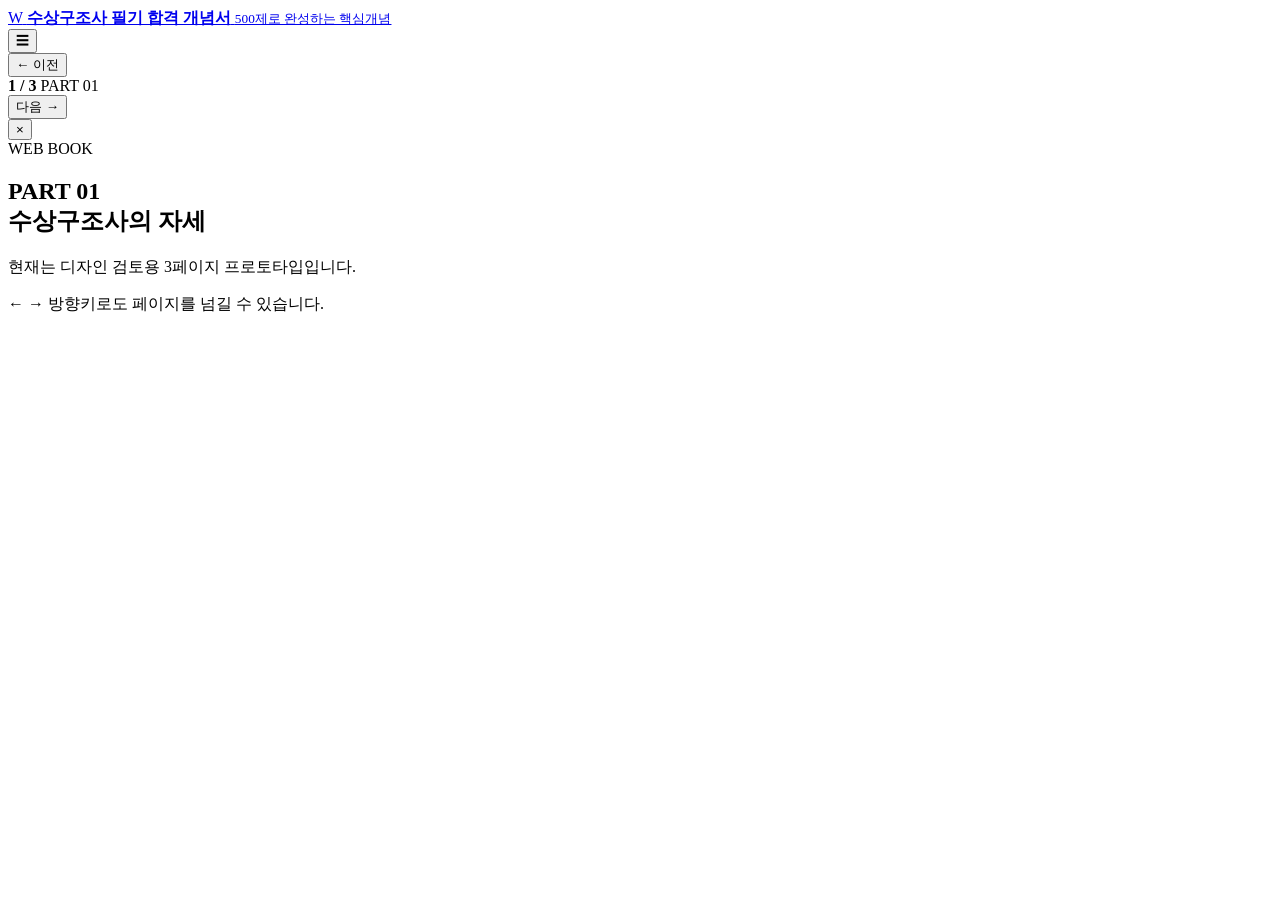
==== book/index.html @ 11f397e0 "Add web book prototype shell" ====
<!doctype html>
<html lang="ko">
<head>
  <meta charset="utf-8" />
  <meta name="viewport" content="width=device-width,initial-scale=1,viewport-fit=cover" />
  <meta name="theme-color" content="#0b3b64" />
  <title>수상구조사 필기 합격 개념서 · Web Book</title>
  <meta name="description" content="수상구조사 필기시험 문제은행을 개념 중심으로 재구성한 학습용 웹북" />
  <link rel="preconnect" href="https://fonts.googleapis.com">
  <link rel="preconnect" href="https://fonts.gstatic.com" crossorigin>
  <link href="https://fonts.googleapis.com/css2?family=Noto+Sans+KR:wght@400;500;600;700;800;900&display=swap" rel="stylesheet">
  <link rel="stylesheet" href="./css/book.css" />
</head>
<body>
  <div class="app-shell">
    <header class="topbar">
      <a class="brand" href="../" aria-label="모의고사로 돌아가기">
        <span class="brand-mark" aria-hidden="true">W</span>
        <span class="brand-copy">
          <strong>수상구조사 필기 합격 개념서</strong>
          <small>500제로 완성하는 핵심개념</small>
        </span>
      </a>
      <div class="top-actions">
        <button id="tocBtn" class="icon-btn" type="button" aria-label="목차 열기">☰</button>
      </div>
    </header>

    <main class="reader" aria-live="polite">
      <div class="progress-track" aria-hidden="true"><div id="progressBar" class="progress-bar"></div></div>
      <section id="bookPage" class="book-page" aria-label="전자책 페이지"></section>

      <nav class="page-nav" aria-label="페이지 이동">
        <button id="prevBtn" class="nav-btn prev" type="button">← <span>이전</span></button>
        <div class="page-status">
          <strong id="pageNumber">1 / 3</strong>
          <span id="pagePart">PART 01</span>
        </div>
        <button id="nextBtn" class="nav-btn next" type="button"><span>다음</span> →</button>
      </nav>
    </main>
  </div>

  <aside id="tocPanel" class="toc-panel" aria-hidden="true">
    <button id="tocCloseBtn" class="toc-close" type="button" aria-label="목차 닫기">×</button>
    <div class="toc-head">
      <span>WEB BOOK</span>
      <h2>PART 01<br>수상구조사의 자세</h2>
      <p>현재는 디자인 검토용 3페이지 프로토타입입니다.</p>
    </div>
    <ol id="tocList" class="toc-list"></ol>
    <p class="toc-note">← → 방향키로도 페이지를 넘길 수 있습니다.</p>
  </aside>
  <div id="scrim" class="scrim" hidden></div>

  <script src="./data/pages.js"></script>
  <script src="./js/book.js"></script>
</body>
</html>
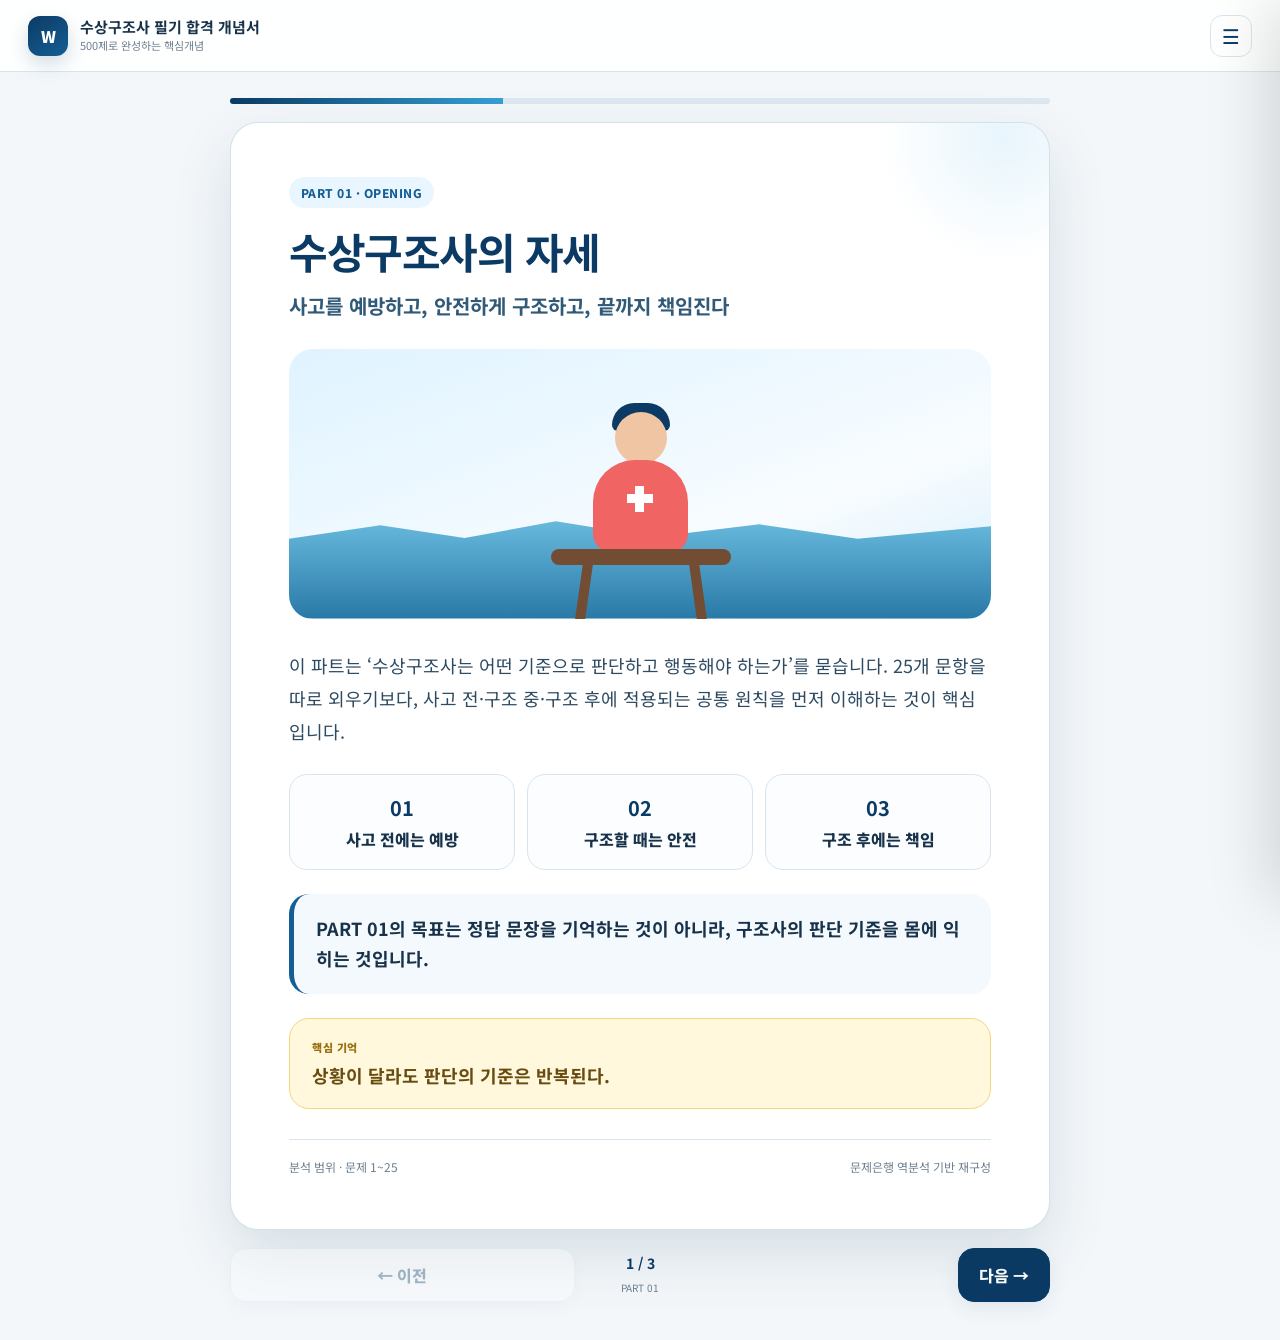
==== commit 3f33e0d8: "Load reverse-analysis page styles" ====
--- a/book/index.html
+++ b/book/index.html
@@ -10,6 +10,7 @@
   <link rel="preconnect" href="https://fonts.gstatic.com" crossorigin>
   <link href="https://fonts.googleapis.com/css2?family=Noto+Sans+KR:wght@400;500;600;700;800;900&display=swap" rel="stylesheet">
   <link rel="stylesheet" href="./css/book.css" />
+  <link rel="stylesheet" href="./css/framework.css" />
 </head>
 <body>
   <div class="app-shell">
@@ -46,7 +47,7 @@
     <div class="toc-head">
       <span>WEB BOOK</span>
       <h2>PART 01<br>수상구조사의 자세</h2>
-      <p>현재는 디자인 검토용 3페이지 프로토타입입니다.</p>
+      <p>문제은행을 문항 순서가 아니라 반복 개념과 판단 기준으로 역분석한 프로토타입입니다.</p>
     </div>
     <ol id="tocList" class="toc-list"></ol>
     <p class="toc-note">← → 방향키로도 페이지를 넘길 수 있습니다.</p>
--- a/book/css/book.css
+++ b/book/css/book.css
@@ -0,0 +1,37 @@
+:root{
+  --navy:#0b3b64;
+  --blue:#155e95;
+  --sky:#eaf6ff;
+  --sky-2:#d9efff;
+  --ink:#17324a;
+  --muted:#6d8090;
+  --line:#d9e5ee;
+  --paper:#ffffff;
+  --bg:#f3f7fa;
+  --ok:#16845b;
+  --danger:#c94c4c;
+  --warn:#d59a1a;
+  --shadow:0 24px 60px rgba(10,47,78,.12);
+}
+*{box-sizing:border-box}
+html,body{margin:0;min-height:100%;font-family:"Noto Sans KR",system-ui,sans-serif;background:var(--bg);color:var(--ink)}
+button,a{font:inherit}
+button{cursor:pointer}
+.app-shell{min-height:100vh}
+.topbar{height:72px;display:flex;align-items:center;justify-content:space-between;padding:0 28px;background:rgba(255,255,255,.92);border-bottom:1px solid var(--line);position:sticky;top:0;z-index:20;backdrop-filter:blur(12px)}
+.brand{display:flex;align-items:center;gap:12px;text-decoration:none;color:inherit}
+.brand-mark{width:40px;height:40px;border-radius:12px;display:grid;place-items:center;background:linear-gradient(145deg,var(--navy),var(--blue));color:#fff;font-weight:900;box-shadow:0 8px 20px rgba(11,59,100,.18)}
+.brand-copy{display:flex;flex-direction:column;line-height:1.2}.brand-copy strong{font-size:15px}.brand-copy small{font-size:11px;color:var(--muted);margin-top:3px}.icon-btn,.toc-close{border:1px solid var(--line);background:#fff;color:var(--navy);border-radius:12px;width:42px;height:42px;font-size:20px}
+.reader{width:min(1100px,100%);margin:0 auto;padding:26px 18px 38px}.progress-track{height:6px;background:#dce7ef;border-radius:999px;overflow:hidden;margin:0 auto 18px;max-width:820px}.progress-bar{height:100%;width:0;background:linear-gradient(90deg,var(--navy),#35a1d6);transition:width .28s ease}
+.book-page{width:min(820px,100%);min-height:740px;margin:0 auto;background:var(--paper);border:1px solid rgba(210,224,234,.95);border-radius:28px;box-shadow:var(--shadow);padding:54px 58px;position:relative;overflow:hidden}
+.book-page::after{content:"";position:absolute;right:-80px;top:-110px;width:250px;height:250px;border-radius:50%;background:radial-gradient(circle,rgba(108,192,236,.16),rgba(108,192,236,0) 70%);pointer-events:none}
+.eyebrow{display:inline-flex;align-items:center;gap:8px;padding:7px 12px;border-radius:999px;background:var(--sky);color:var(--blue);font-size:12px;font-weight:800;letter-spacing:.04em}.page-title{font-size:42px;line-height:1.18;letter-spacing:-.035em;margin:18px 0 14px;color:var(--navy)}.subtitle{font-size:20px;font-weight:700;line-height:1.55;color:#315a78;margin:0 0 28px}.lead{font-size:18px;line-height:1.85;color:#2e4b62}.lead strong{color:var(--navy)}
+.hero-visual{margin:28px 0 30px;border-radius:24px;min-height:270px;background:linear-gradient(160deg,#dff3ff 0%,#f8fcff 66%,#d6edfa 100%);position:relative;display:grid;place-items:center;overflow:hidden}.hero-visual .sea{position:absolute;left:0;right:0;bottom:0;height:36%;background:linear-gradient(#68b9dd,#2979a7);clip-path:polygon(0 18%,13% 4%,25% 17%,38% 0,52% 16%,67% 3%,81% 18%,100% 5%,100% 100%,0 100%)}.lifeguard{width:170px;height:180px;position:relative;z-index:2}.lifeguard .head{width:52px;height:52px;border-radius:50%;background:#efc5a3;position:absolute;left:60px;top:18px}.lifeguard .cap{position:absolute;width:58px;height:28px;border-radius:30px 30px 8px 8px;background:var(--navy);left:57px;top:9px}.lifeguard .body{position:absolute;width:95px;height:92px;border-radius:42px 42px 18px 18px;background:#f16464;left:38px;top:66px}.lifeguard .cross{position:absolute;width:26px;height:9px;background:#fff;left:72px;top:100px}.lifeguard .cross::after{content:"";position:absolute;width:9px;height:26px;background:#fff;left:8px;top:-8px}.lifeguard .tower{position:absolute;width:180px;height:16px;background:#734c34;left:-4px;top:155px;border-radius:8px}.lifeguard .tower::before,.lifeguard .tower::after{content:"";position:absolute;width:10px;height:90px;background:#734c34;top:12px}.lifeguard .tower::before{left:26px;transform:rotate(8deg)}.lifeguard .tower::after{right:26px;transform:rotate(-8deg)}
+.triad{display:grid;grid-template-columns:repeat(3,1fr);gap:12px;margin-top:26px}.triad div{padding:18px 14px;border:1px solid var(--line);border-radius:18px;text-align:center;font-weight:800;background:#fbfdff}.triad b{display:block;font-size:20px;color:var(--navy);margin-bottom:5px}.quote-box,.memory-box{border-radius:20px;padding:20px 22px;margin-top:24px}.quote-box{background:#f4f9fd;border-left:5px solid var(--blue);font-size:18px;line-height:1.65;font-weight:700}.memory-box{background:#fff8dc;border:1px solid #f1d77e}.memory-box small{display:block;font-size:11px;font-weight:900;color:#9b7010;letter-spacing:.05em;margin-bottom:7px}.memory-box strong{font-size:18px;color:#684b0f}
+.footer-meta{display:flex;justify-content:space-between;gap:12px;margin-top:30px;padding-top:18px;border-top:1px solid var(--line);font-size:12px;color:var(--muted)}
+.core-grid{display:grid;grid-template-columns:1fr 1fr;gap:14px;margin-top:26px}.core-card{border-radius:19px;border:1px solid var(--line);padding:18px;background:#fbfdff;min-height:112px}.core-card .num{font-size:11px;font-weight:900;color:var(--blue);letter-spacing:.08em}.core-card h3{margin:8px 0 6px;font-size:17px;color:var(--navy)}.core-card p{margin:0;font-size:13px;line-height:1.6;color:#536b7e}.core-icon{font-size:23px;float:right}
+.priority{display:grid;grid-template-columns:1fr;gap:8px;margin:26px auto;max-width:560px}.priority .layer{margin:auto;text-align:center;padding:14px 16px;border-radius:14px;font-weight:900;color:#fff}.priority .l1{width:48%;background:#0b3b64}.priority .l2{width:62%;background:#216b9b}.priority .l3{width:78%;background:#57a4c9}.priority .l4{width:94%;background:#9bc9df;color:#17324a}.duty-compare{display:grid;grid-template-columns:1fr 1fr;gap:14px}.duty-box{padding:18px;border-radius:18px}.duty-box.primary{background:#edf8ff;border:1px solid #b7dcf2}.duty-box.secondary{background:#f7f8fa;border:1px solid #dfe5ea}.duty-box h3{font-size:16px;margin:0 0 10px}.duty-box ul{margin:0;padding-left:20px;font-size:13px;line-height:1.75}.trap-box{margin-top:18px;border-radius:17px;padding:15px 18px;background:#fff3f3;border:1px solid #f1c8c8}.trap-box strong{display:block;color:var(--danger);font-size:12px;margin-bottom:8px}.trap-row{display:flex;justify-content:space-between;gap:14px;padding:5px 0;font-size:13px}.trap-row b.ok{color:var(--ok)}.trap-row b.no{color:var(--danger)}
+.page-nav{display:grid;grid-template-columns:1fr auto 1fr;align-items:center;gap:18px;max-width:820px;margin:18px auto 0}.nav-btn{border:none;border-radius:16px;padding:14px 20px;font-weight:800;background:#fff;color:var(--navy);box-shadow:0 7px 20px rgba(18,57,87,.08);border:1px solid var(--line)}.nav-btn.next{justify-self:end;background:var(--navy);color:#fff;border-color:var(--navy)}.nav-btn:disabled{opacity:.35;cursor:not-allowed}.page-status{text-align:center;min-width:95px}.page-status strong{display:block;font-size:14px;color:var(--navy)}.page-status span{font-size:10px;color:var(--muted)}
+.toc-panel{position:fixed;z-index:50;right:0;top:0;width:min(390px,88vw);height:100vh;background:#fff;padding:30px;box-shadow:-20px 0 60px rgba(0,0,0,.14);transform:translateX(102%);transition:transform .26s ease;overflow:auto}.toc-panel.open{transform:translateX(0)}.toc-close{position:absolute;right:22px;top:20px}.toc-head span{font-size:11px;font-weight:900;color:var(--blue)}.toc-head h2{font-size:28px;color:var(--navy);line-height:1.25;margin:10px 0}.toc-head p,.toc-note{font-size:13px;line-height:1.7;color:var(--muted)}.toc-list{padding:0;margin:28px 0;list-style:none;counter-reset:item}.toc-list li{margin-bottom:10px}.toc-list button{width:100%;text-align:left;border:1px solid var(--line);background:#fbfdff;border-radius:14px;padding:13px 15px;color:var(--ink)}.toc-list button.active{background:var(--sky);border-color:#a9d8f2;color:var(--navy);font-weight:800}.scrim{position:fixed;inset:0;background:rgba(4,24,39,.38);z-index:40}
+@media(max-width:700px){.topbar{height:64px;padding:0 14px}.brand-copy strong{font-size:13px}.brand-copy small{display:none}.reader{padding:15px 10px 26px}.book-page{min-height:calc(100vh - 172px);border-radius:20px;padding:30px 22px}.page-title{font-size:32px}.subtitle{font-size:17px}.lead{font-size:16px;line-height:1.75}.hero-visual{min-height:210px}.core-grid,.duty-compare{grid-template-columns:1fr}.core-card{min-height:auto}.triad{grid-template-columns:1fr}.priority .l1{width:64%}.priority .l2{width:76%}.priority .l3{width:88%}.priority .l4{width:100%}.page-nav{gap:8px}.nav-btn{padding:12px 14px}.nav-btn span{display:none}.footer-meta{flex-direction:column}.page-status{min-width:82px}}
+@media print{body{background:white}.topbar,.page-nav,.progress-track,.toc-panel,.scrim{display:none!important}.reader{padding:0}.book-page{box-shadow:none;border:none;border-radius:0;width:100%;min-height:auto;padding:20mm;page-break-after:always}}
--- a/book/css/framework.css
+++ b/book/css/framework.css
@@ -0,0 +1 @@
+.stage-flow{display:grid;grid-template-columns:1fr;gap:12px;margin:28px 0}.stage-card{position:relative;display:grid;grid-template-columns:58px 1fr;gap:16px;align-items:start;padding:18px 20px;border:1px solid var(--line);border-radius:18px;background:#fbfdff}.stage-card h3{margin:0 0 6px;font-size:18px;color:var(--navy)}.stage-card p{margin:0;font-size:14px;line-height:1.65;color:#49657a}.stage-card small{display:block;margin-top:8px;font-size:11px;color:var(--muted);font-weight:700}.stage-num{width:48px;height:48px;border-radius:14px;display:grid;place-items:center;background:var(--navy);color:#fff;font-size:14px;font-weight:900}.stage-arrow{position:absolute;left:31px;bottom:-18px;z-index:2;width:28px;height:28px;border-radius:50%;display:grid;place-items:center;background:#fff;border:1px solid var(--line);color:var(--blue);font-weight:900;transform:rotate(90deg)}.rule-panel{margin-top:22px;padding:20px;border-radius:20px;background:#f3f8fc;border:1px solid #d6e6f1}.rule-panel>strong{display:block;margin-bottom:14px;font-size:15px;color:var(--navy)}.rule-grid{display:grid;grid-template-columns:1fr 1fr;gap:10px}.rule-grid>div{display:flex;gap:10px;align-items:flex-start;padding:12px;border-radius:14px;background:#fff;border:1px solid #e1eaf1;font-size:13px;line-height:1.55}.rule-grid b{flex:0 0 24px;width:24px;height:24px;border-radius:50%;display:grid;place-items:center;background:#dff0fa;color:var(--navy);font-size:11px}.framework .page-title{max-width:650px}.framework .lead{margin-bottom:10px}@media(max-width:700px){.stage-card{grid-template-columns:46px 1fr;padding:15px}.stage-num{width:40px;height:40px}.stage-arrow{left:23px}.rule-grid{grid-template-columns:1fr}.framework .subtitle{font-size:15px}}
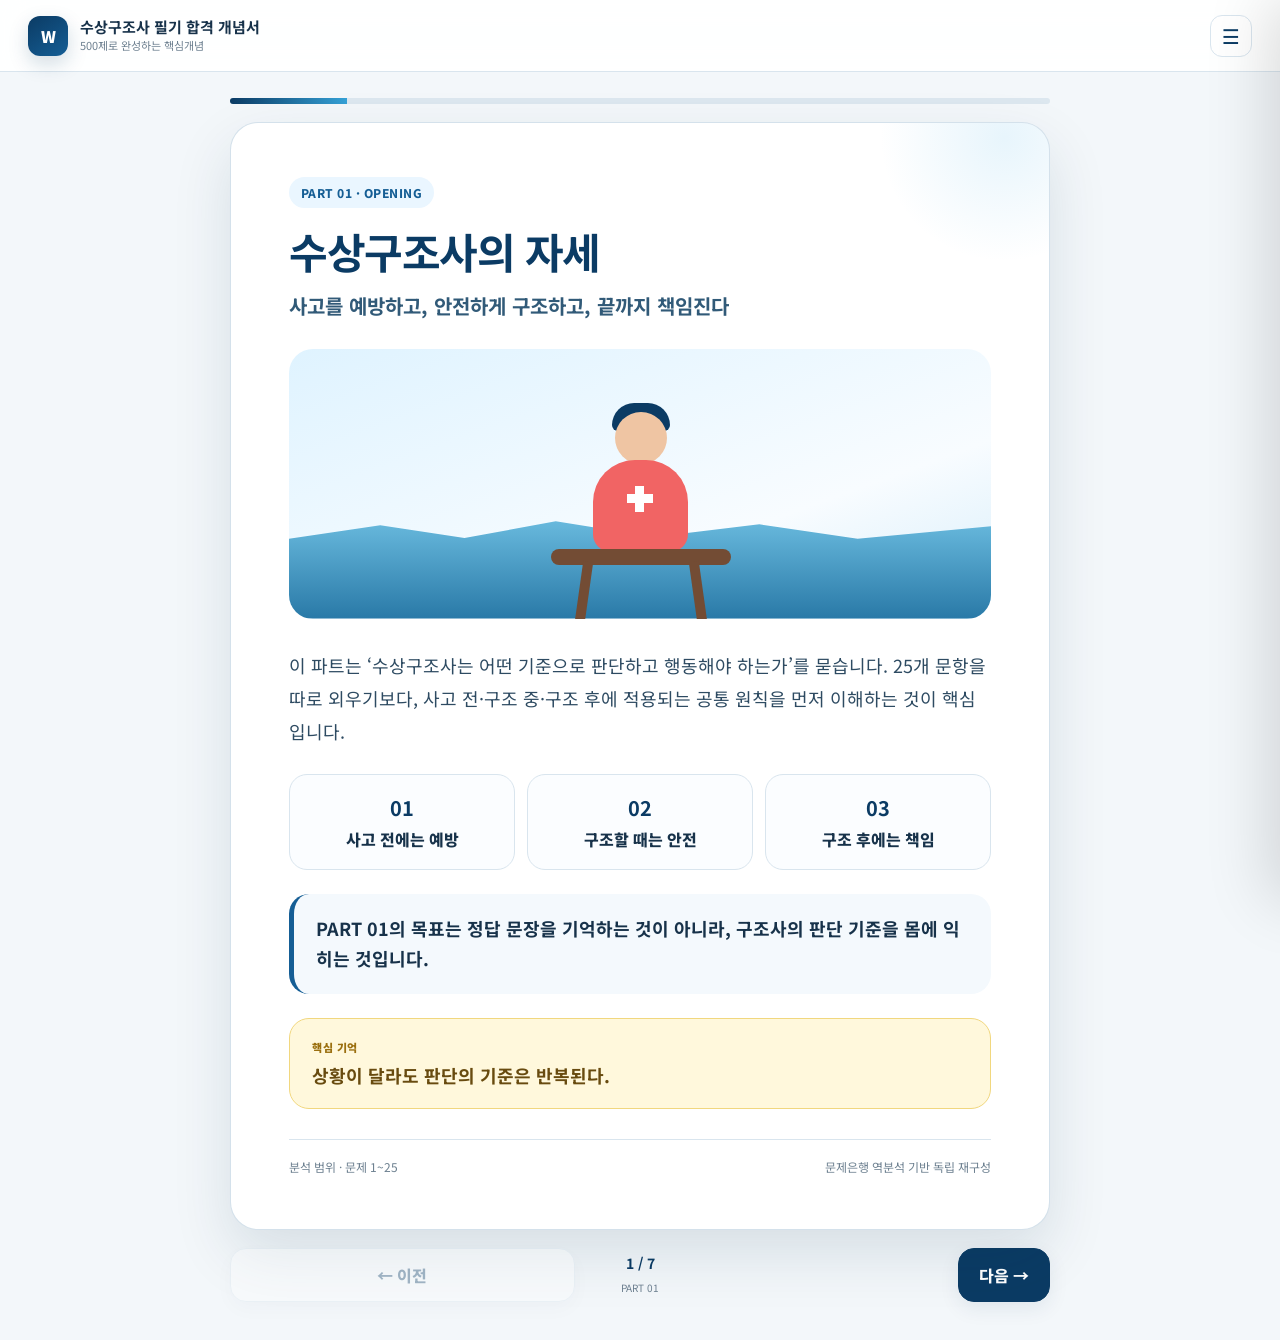
==== commit d5a75378: "Load web book module styles" ====
--- a/book/index.html
+++ b/book/index.html
@@ -11,6 +11,7 @@
   <link href="https://fonts.googleapis.com/css2?family=Noto+Sans+KR:wght@400;500;600;700;800;900&display=swap" rel="stylesheet">
   <link rel="stylesheet" href="./css/book.css" />
   <link rel="stylesheet" href="./css/framework.css" />
+  <link rel="stylesheet" href="./css/modules.css" />
 </head>
 <body>
   <div class="app-shell">
@@ -34,7 +35,7 @@
       <nav class="page-nav" aria-label="페이지 이동">
         <button id="prevBtn" class="nav-btn prev" type="button">← <span>이전</span></button>
         <div class="page-status">
-          <strong id="pageNumber">1 / 3</strong>
+          <strong id="pageNumber">1 / 7</strong>
           <span id="pagePart">PART 01</span>
         </div>
         <button id="nextBtn" class="nav-btn next" type="button"><span>다음</span> →</button>
@@ -47,7 +48,7 @@
     <div class="toc-head">
       <span>WEB BOOK</span>
       <h2>PART 01<br>수상구조사의 자세</h2>
-      <p>문제은행을 문항 순서가 아니라 반복 개념과 판단 기준으로 역분석한 프로토타입입니다.</p>
+      <p>문제은행을 문항 순서가 아니라 반복 개념과 판단 기준으로 역분석해 재구성합니다.</p>
     </div>
     <ol id="tocList" class="toc-list"></ol>
     <p class="toc-note">← → 방향키로도 페이지를 넘길 수 있습니다.</p>
--- a/book/css/modules.css
+++ b/book/css/modules.css
@@ -0,0 +1,6 @@
+.section-kicker{margin:28px 0 12px;font-size:12px;font-weight:900;letter-spacing:.08em;color:var(--blue);text-transform:uppercase}
+.concept-layers{display:grid;gap:12px;margin:10px 0 22px}.concept-layer{display:grid;grid-template-columns:92px 1fr;gap:18px;align-items:center;border:1px solid var(--line);border-radius:18px;padding:18px 20px;background:#fbfdff}.concept-layer .layer-code{font-size:11px;font-weight:900;letter-spacing:.08em;color:#fff;background:var(--navy);border-radius:999px;padding:8px 10px;text-align:center}.concept-layer h3{margin:0 0 6px;font-size:18px;color:var(--navy)}.concept-layer p{margin:0;font-size:14px;line-height:1.7;color:#536b7e}.concept-layer.layer-2 .layer-code{background:#2f7da8}.concept-layer.layer-3 .layer-code{background:#77a9c5;color:#17324a}
+.analysis-box{margin-top:18px;padding:20px 22px;border-radius:18px;background:#eef6fb;border:1px solid #c9e1ef}.analysis-box small{display:block;font-size:11px;font-weight:900;letter-spacing:.06em;color:var(--blue);margin-bottom:7px}.analysis-box strong{font-size:16px;line-height:1.65;color:#244b67}.source-note{margin-top:14px;padding:17px 20px;border-radius:16px;background:#f8fafc;border:1px dashed #cbd8e1}.source-note b{font-size:12px;color:var(--navy)}.source-note p{margin:7px 0 0;font-size:13px;line-height:1.7;color:#607487}
+.decision-axis{display:grid;gap:10px;margin:26px 0}.decision-axis article{display:grid;grid-template-columns:48px 1fr;gap:16px;align-items:center;border-radius:18px;padding:17px 19px;background:#f8fbfd;border:1px solid var(--line)}.decision-axis article>span{width:40px;height:40px;border-radius:50%;display:grid;place-items:center;background:var(--navy);color:#fff;font-weight:900}.decision-axis h3{margin:0 0 4px;font-size:17px;color:var(--navy)}.decision-axis p{margin:0;font-size:13px;line-height:1.6;color:#5b7082}.pattern-panel{margin-top:22px}.pattern-row{display:grid;grid-template-columns:230px 1fr;gap:18px;padding:14px 0;border-top:1px solid var(--line)}.pattern-row:first-of-type{border-top:none}.pattern-row b{display:block;font-size:14px;line-height:1.45;color:#274b65}.pattern-row small{display:inline-block;margin-top:6px;padding:3px 8px;border-radius:999px;background:#fff1e2;color:#a76713;font-weight:800}.pattern-row p{margin:0;font-size:13px;line-height:1.7;color:#5d7182}
+.prevention-flow{display:grid;gap:10px;margin:28px 0}.prevention-step{position:relative;display:grid;grid-template-columns:58px 1fr;gap:16px;align-items:center;border:1px solid var(--line);border-radius:18px;padding:17px 20px;background:linear-gradient(90deg,#fafdff,#f5fbff)}.prevention-step .step-num{width:46px;height:46px;border-radius:14px;display:grid;place-items:center;background:var(--navy);color:white;font-size:12px;font-weight:900}.prevention-step h3{margin:0 0 4px;font-size:17px;color:var(--navy)}.prevention-step p{margin:0;font-size:13px;line-height:1.65;color:#5b7082}.flow-arrow{position:absolute;bottom:-17px;left:39px;z-index:2;width:22px;height:22px;border-radius:50%;display:grid;place-items:center;background:#fff;border:1px solid var(--line);color:var(--blue);font-weight:900}
+@media(max-width:700px){.concept-layer{grid-template-columns:1fr;gap:10px}.concept-layer .layer-code{justify-self:start}.pattern-row{grid-template-columns:1fr;gap:8px}.decision-axis article{grid-template-columns:44px 1fr}.prevention-step{grid-template-columns:48px 1fr;padding:15px}.flow-arrow{left:28px}}
